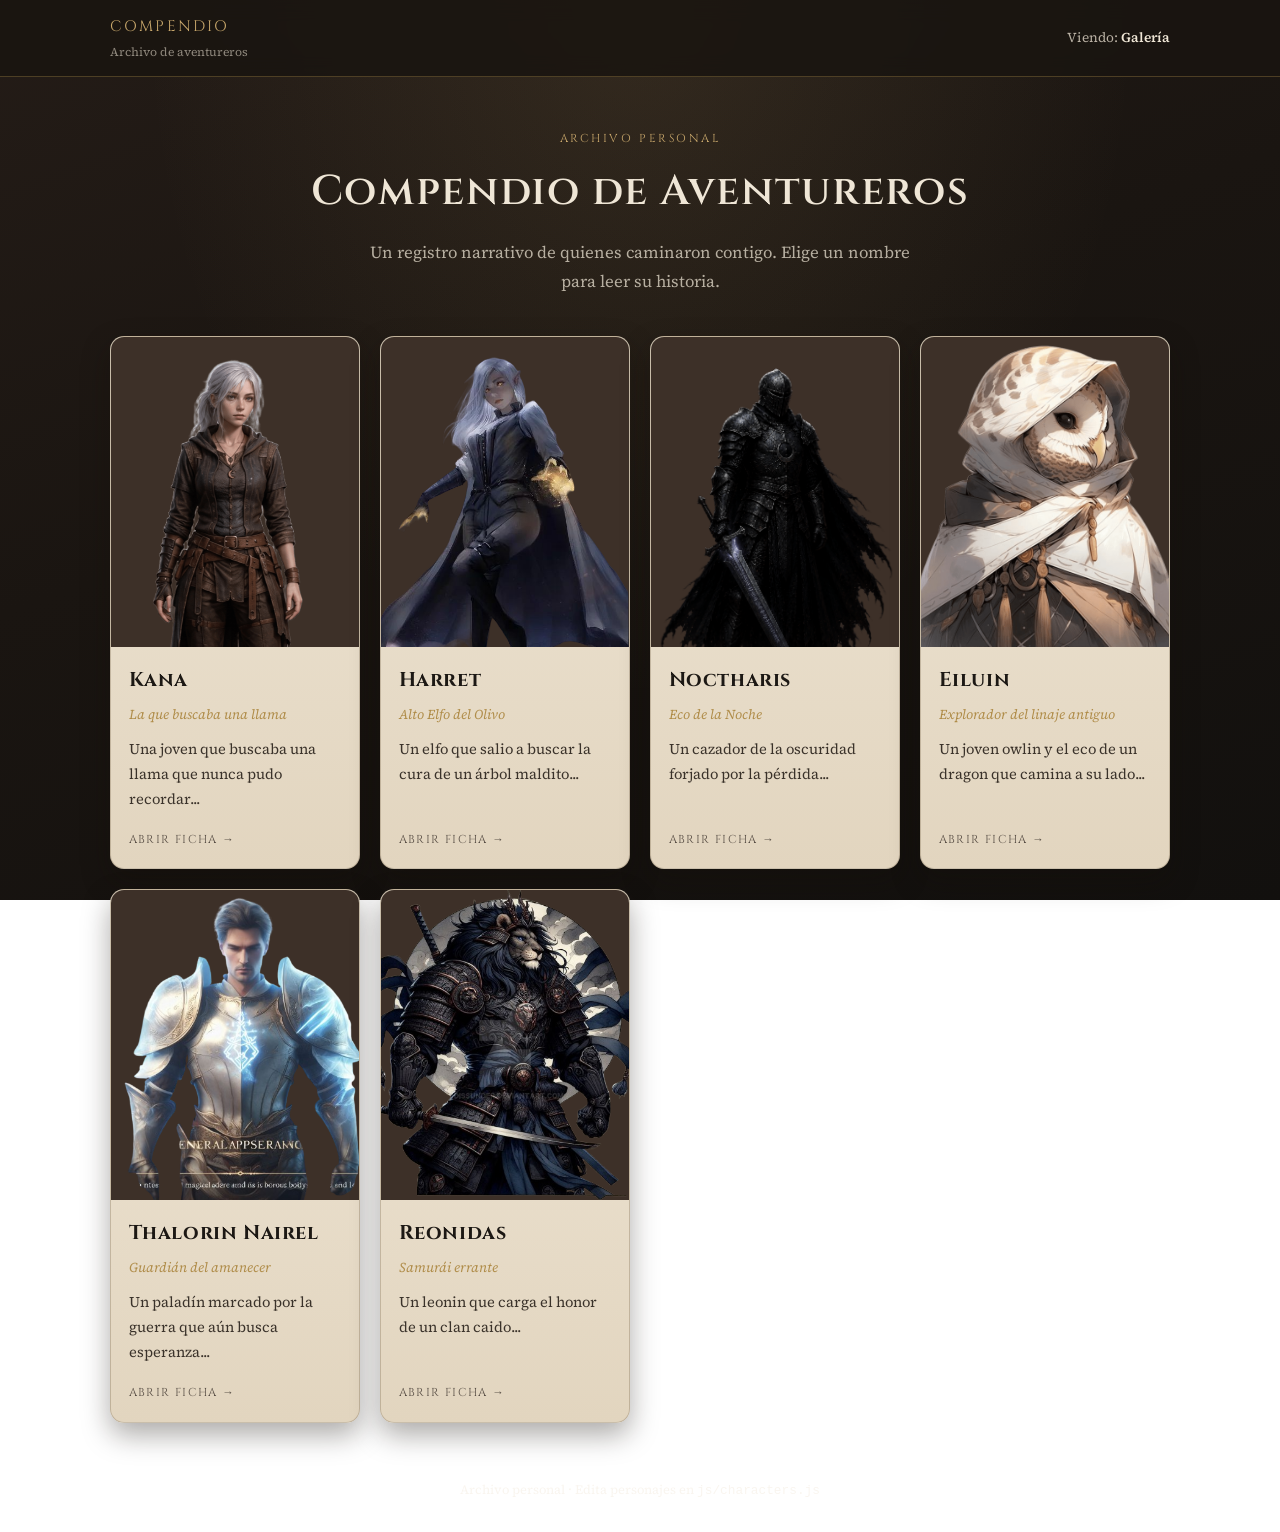
==== index.html @ f4ccaed1 "v2" ====
<!DOCTYPE html>
<html lang="es">
<head>
  <meta charset="UTF-8">
  <meta name="viewport" content="width=device-width, initial-scale=1.0">
  <title>Compendio de Aventureros</title>
  <meta name="description" content="Archivo personal de personajes de D&D: historias, personalidades y vínculos.">
  <link rel="preconnect" href="https://fonts.googleapis.com">
  <link rel="preconnect" href="https://fonts.gstatic.com" crossorigin>
  <link href="https://fonts.googleapis.com/css2?family=Cinzel:wght@500;600&family=Source+Serif+4:ital,opsz,wght@0,8..60,400;0,8..60,600;1,8..60,400&display=swap" rel="stylesheet">
  <link rel="stylesheet" href="css/style.css">
</head>
<body>
  <header class="site-header">
    <div class="site-header__inner">
      <a class="site-brand" href="#/" aria-label="Volver al inicio del compendio">
        <span class="site-brand__title">Compendio</span>
        <span class="site-brand__sub">Archivo de aventureros</span>
      </a>
      <div class="site-header__meta">
        Viendo: <strong id="nav-current">Galería</strong>
      </div>
    </div>
  </header>

  <main id="app" class="site-main" aria-live="polite">
    <!-- El contenido se genera desde js/characters.js y js/app.js -->
  </main>

  <footer class="site-footer">
    Archivo personal · Edita personajes en <code>js/characters.js</code>
  </footer>

  <script src="js/characters.js"></script>
  <script src="js/app.js"></script>
</body>
</html>
---- css/style.css ----
/* Compendio de Aventureros — estilos del archivo */

:root {
  --ink: #1c1814;
  --ink-soft: #3a322a;
  --parchment: #efe6d6;
  --parchment-deep: #e2d5bf;
  --leather: #2a211c;
  --leather-mid: #3d3028;
  --gold: #b08d4a;
  --gold-soft: #c9a86c;
  --line: rgba(176, 141, 74, 0.35);
  --shadow: rgba(20, 14, 10, 0.35);
  --radius: 14px;
  --font-display: "Cinzel", "Palatino Linotype", Palatino, serif;
  --font-body: "Source Serif 4", "Georgia", serif;
  --max: 1100px;
}

*,
*::before,
*::after {
  box-sizing: border-box;
}

html {
  scroll-behavior: smooth;
}

body {
  margin: 0;
  min-height: 100vh;
  color: var(--ink);
  font-family: var(--font-body);
  font-size: 1.05rem;
  line-height: 1.7;
  background:
    radial-gradient(ellipse at top, rgba(201, 168, 108, 0.12), transparent 55%),
    linear-gradient(160deg, #241c17 0%, #1a1511 45%, #12100e 100%);
  background-attachment: fixed;
}

img {
  max-width: 100%;
  display: block;
}

a {
  color: inherit;
  text-decoration: none;
}

/* Barra superior */
.site-header {
  position: sticky;
  top: 0;
  z-index: 20;
  backdrop-filter: blur(10px);
  background: rgba(26, 21, 17, 0.88);
  border-bottom: 1px solid var(--line);
}

.site-header__inner {
  max-width: var(--max);
  margin: 0 auto;
  padding: 0.85rem 1.25rem;
  display: flex;
  align-items: center;
  justify-content: space-between;
  gap: 1rem;
}

.site-brand {
  display: flex;
  flex-direction: column;
  gap: 0.15rem;
}

.site-brand__title {
  font-family: var(--font-display);
  font-size: 0.95rem;
  letter-spacing: 0.14em;
  text-transform: uppercase;
  color: var(--gold-soft);
}

.site-brand__sub {
  font-size: 0.75rem;
  color: rgba(239, 230, 214, 0.55);
}

.site-header__meta {
  font-size: 0.85rem;
  color: rgba(239, 230, 214, 0.75);
}

.site-header__meta strong {
  color: var(--parchment);
  font-weight: 600;
}

/* Contenedor principal */
.site-main {
  max-width: var(--max);
  margin: 0 auto;
  padding: 1.75rem 1.25rem 3.5rem;
}

.site-footer {
  max-width: var(--max);
  margin: 0 auto;
  padding: 0 1.25rem 2rem;
  color: rgba(239, 230, 214, 0.4);
  font-size: 0.8rem;
  text-align: center;
}

/* Galeria */
.gallery-hero {
  text-align: center;
  color: var(--parchment);
  margin-bottom: 2rem;
  padding: 1.5rem 0.5rem 0.5rem;
}

.gallery-hero__kicker {
  margin: 0 0 0.5rem;
  font-family: var(--font-display);
  letter-spacing: 0.22em;
  text-transform: uppercase;
  font-size: 0.72rem;
  color: var(--gold-soft);
}

.gallery-hero__title {
  margin: 0 0 0.75rem;
  font-family: var(--font-display);
  font-weight: 600;
  font-size: clamp(1.8rem, 4vw, 2.6rem);
  letter-spacing: 0.04em;
  color: var(--parchment);
}

.gallery-hero__lead {
  margin: 0 auto;
  max-width: 36rem;
  color: rgba(239, 230, 214, 0.72);
  font-size: 1.05rem;
}

.gallery-grid {
  display: grid;
  grid-template-columns: repeat(auto-fill, minmax(240px, 1fr));
  gap: 1.25rem;
}

.char-card {
  display: flex;
  flex-direction: column;
  background: linear-gradient(180deg, var(--parchment) 0%, var(--parchment-deep) 100%);
  border: 1px solid rgba(90, 70, 40, 0.25);
  border-radius: var(--radius);
  overflow: hidden;
  box-shadow: 0 12px 28px var(--shadow);
  transition: transform 0.22s ease, box-shadow 0.22s ease, border-color 0.22s ease;
  cursor: pointer;
}

.char-card:hover,
.char-card:focus-visible {
  transform: translateY(-4px);
  border-color: var(--gold);
  box-shadow: 0 18px 36px rgba(20, 14, 10, 0.45);
  outline: none;
}

.char-card__portrait {
  aspect-ratio: 4 / 5;
  background: var(--leather-mid);
  overflow: hidden;
}

.char-card__portrait .portrait-frame,
.sheet-header__portrait .portrait-frame {
  width: 100%;
  height: 100%;
}

.char-card__img,
.sheet-header__img {
  width: 100%;
  height: 100%;
  object-fit: cover;
  object-position: center top;
}

.char-card__body {
  padding: 1rem 1.1rem 1.2rem;
  display: flex;
  flex-direction: column;
  gap: 0.35rem;
  flex: 1;
}

.char-card__name {
  margin: 0;
  font-family: var(--font-display);
  font-size: 1.25rem;
  letter-spacing: 0.03em;
  color: var(--ink);
}

.char-card__epithet {
  margin: 0;
  font-size: 0.85rem;
  color: var(--gold);
  font-style: italic;
}

.char-card__tagline {
  margin: 0.35rem 0 0;
  font-size: 0.92rem;
  color: var(--ink-soft);
  flex: 1;
}

.char-card__cta {
  margin-top: 0.75rem;
  font-family: var(--font-display);
  font-size: 0.72rem;
  letter-spacing: 0.12em;
  text-transform: uppercase;
  color: var(--leather);
  opacity: 0.75;
}

.char-card:hover .char-card__cta,
.char-card:focus-visible .char-card__cta {
  opacity: 1;
  color: var(--ink);
}

/* Placeholder de retrato */
.portrait-placeholder {
  width: 100%;
  height: 100%;
  min-height: 220px;
  display: flex;
  flex-direction: column;
  align-items: center;
  justify-content: center;
  gap: 0.5rem;
  background:
    repeating-linear-gradient(
      -45deg,
      rgba(176, 141, 74, 0.08),
      rgba(176, 141, 74, 0.08) 8px,
      transparent 8px,
      transparent 16px
    ),
    linear-gradient(160deg, #3a3028, #241c17);
  color: var(--gold-soft);
}

.portrait-placeholder__glyph {
  font-family: var(--font-display);
  font-size: 3rem;
  line-height: 1;
  opacity: 0.85;
}

.portrait-placeholder__label {
  font-size: 0.75rem;
  letter-spacing: 0.16em;
  text-transform: uppercase;
  opacity: 0.7;
}

/* Ficha */
.character-sheet {
  background: linear-gradient(180deg, var(--parchment) 0%, #eadfcb 100%);
  border: 1px solid rgba(90, 70, 40, 0.28);
  border-radius: calc(var(--radius) + 4px);
  box-shadow: 0 18px 40px var(--shadow);
  overflow: hidden;
}

.sheet-nav {
  display: flex;
  flex-wrap: wrap;
  justify-content: space-between;
  gap: 0.75rem;
  padding: 0.9rem 1.1rem;
  background: rgba(42, 33, 28, 0.06);
  border-bottom: 1px solid rgba(90, 70, 40, 0.15);
}

.character-sheet > .sheet-nav:last-child {
  border-bottom: 0;
  border-top: 1px solid rgba(90, 70, 40, 0.15);
}

.sheet-nav__pager {
  display: flex;
  flex-wrap: wrap;
  gap: 0.5rem;
}

.btn {
  display: inline-flex;
  align-items: center;
  justify-content: center;
  gap: 0.35rem;
  padding: 0.45rem 0.85rem;
  border-radius: 999px;
  border: 1px solid rgba(90, 70, 40, 0.35);
  background: rgba(255, 255, 255, 0.35);
  font-family: var(--font-display);
  font-size: 0.72rem;
  letter-spacing: 0.08em;
  text-transform: uppercase;
  color: var(--ink);
  transition: background 0.2s ease, border-color 0.2s ease;
}

.btn:hover,
.btn:focus-visible {
  background: rgba(255, 255, 255, 0.7);
  border-color: var(--gold);
  outline: none;
}

.btn--ghost {
  background: transparent;
}

.sheet-header {
  display: grid;
  grid-template-columns: minmax(180px, 280px) 1fr;
  gap: 1.5rem;
  padding: 1.5rem 1.4rem 1.25rem;
  border-bottom: 1px solid rgba(90, 70, 40, 0.18);
}

.sheet-header__portrait {
  aspect-ratio: 4 / 5;
  border-radius: 12px;
  overflow: hidden;
  border: 1px solid rgba(90, 70, 40, 0.3);
  box-shadow: 0 8px 20px rgba(40, 28, 18, 0.2);
  background: var(--leather-mid);
}

.sheet-header__index {
  margin: 0 0 0.4rem;
  font-family: var(--font-display);
  font-size: 0.7rem;
  letter-spacing: 0.16em;
  text-transform: uppercase;
  color: var(--gold);
}

.sheet-header__name {
  margin: 0;
  font-family: var(--font-display);
  font-size: clamp(1.8rem, 3.5vw, 2.5rem);
  line-height: 1.15;
  color: var(--ink);
}

.sheet-header__epithet {
  margin: 0.4rem 0 0;
  font-style: italic;
  color: var(--gold);
}

.sheet-header__description {
  margin: 1rem 0 0;
  color: var(--ink-soft);
  max-width: 42rem;
}

.sheet-body {
  padding: 0.5rem 1.4rem 1.75rem;
}

.sheet-section {
  padding: 1.25rem 0;
  border-bottom: 1px solid rgba(90, 70, 40, 0.14);
}

.sheet-section:last-child {
  border-bottom: 0;
}

.sheet-section__title {
  margin: 0 0 0.75rem;
  font-family: var(--font-display);
  font-size: 1rem;
  letter-spacing: 0.12em;
  text-transform: uppercase;
  color: var(--leather);
  position: relative;
  padding-bottom: 0.45rem;
}

.sheet-section__title::after {
  content: "";
  position: absolute;
  left: 0;
  bottom: 0;
  width: 3.5rem;
  height: 2px;
  background: linear-gradient(90deg, var(--gold), transparent);
}

.sheet-section__body {
  color: var(--ink-soft);
}

.prose {
  margin: 0 0 0.9rem;
}

.prose:last-child {
  margin-bottom: 0;
}

.detail-list {
  margin: 0;
  padding-left: 1.15rem;
  display: grid;
  gap: 0.65rem;
}

.detail-list--named {
  list-style: none;
  padding-left: 0;
}

.detail-list--named > li {
  padding: 0.7rem 0.85rem;
  border-left: 3px solid var(--gold);
  background: rgba(255, 255, 255, 0.28);
  border-radius: 0 8px 8px 0;
}

.detail-list__title {
  display: block;
  font-family: var(--font-display);
  font-size: 0.95rem;
  letter-spacing: 0.03em;
  color: var(--ink);
  margin-bottom: 0.25rem;
}

.detail-list__body {
  display: block;
}

.empty-state {
  text-align: center;
  color: var(--parchment);
  padding: 3rem 1rem;
}

.empty-state h1 {
  font-family: var(--font-display);
}

/* Responsive */
@media (max-width: 760px) {
  .sheet-header {
    grid-template-columns: 1fr;
  }

  .sheet-header__portrait {
    max-width: 280px;
    margin: 0 auto;
  }

  .sheet-nav {
    flex-direction: column;
  }

  .sheet-nav__pager {
    width: 100%;
    justify-content: space-between;
  }
}

@media (max-width: 480px) {
  .gallery-grid {
    grid-template-columns: 1fr;
  }

  .site-header__inner {
    flex-direction: column;
    align-items: flex-start;
  }
}

@media (prefers-reduced-motion: reduce) {
  html {
    scroll-behavior: auto;
  }

  .char-card {
    transition: none;
  }
}
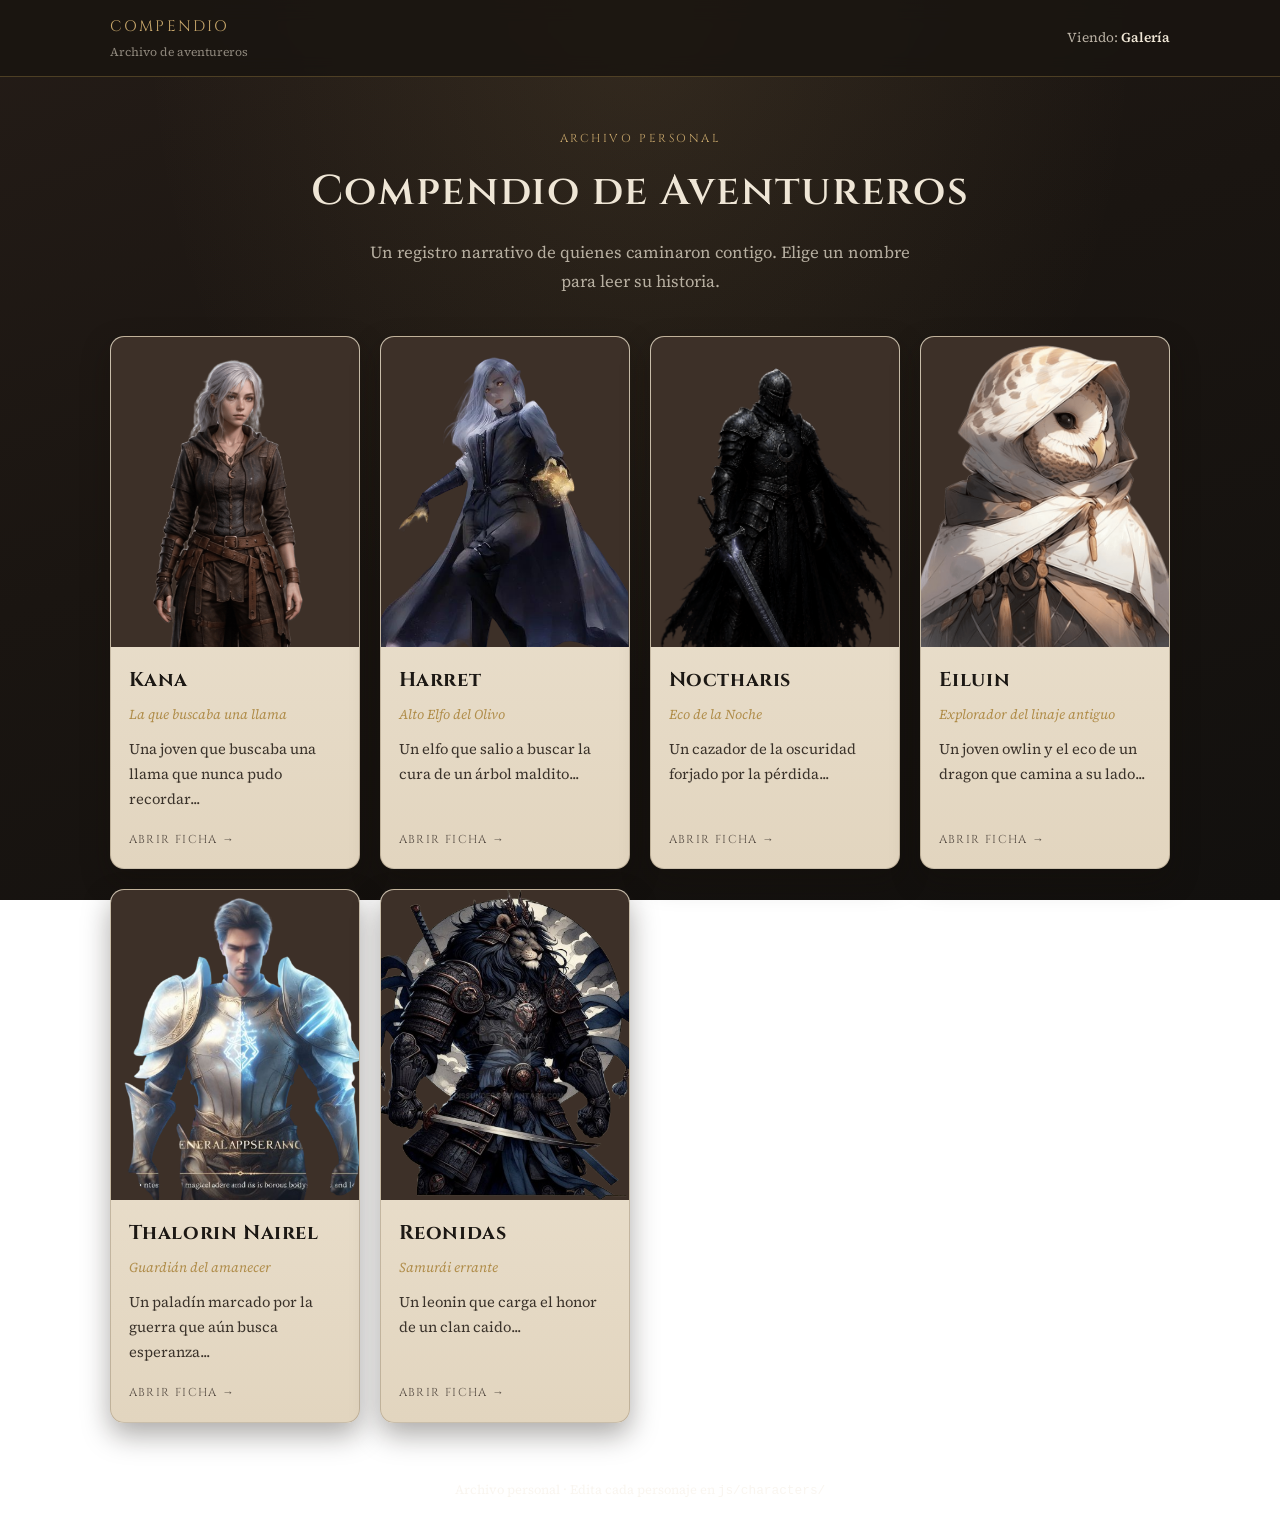
==== commit 1e8a49ca: "mejora" ====
--- a/index.html
+++ b/index.html
@@ -24,14 +24,14 @@
   </header>
 
   <main id="app" class="site-main" aria-live="polite">
-    <!-- El contenido se genera desde js/characters.js y js/app.js -->
+    <!-- Contenido generado por js/app.js desde js/characters/ -->
   </main>
 
   <footer class="site-footer">
-    Archivo personal · Edita personajes en <code>js/characters.js</code>
+    Archivo personal · Edita cada personaje en <code>js/characters/</code>
   </footer>
 
-  <script src="js/characters.js"></script>
-  <script src="js/app.js"></script>
+  <!-- type="module" permite un archivo por personaje con import/export -->
+  <script type="module" src="js/app.js"></script>
 </body>
 </html>
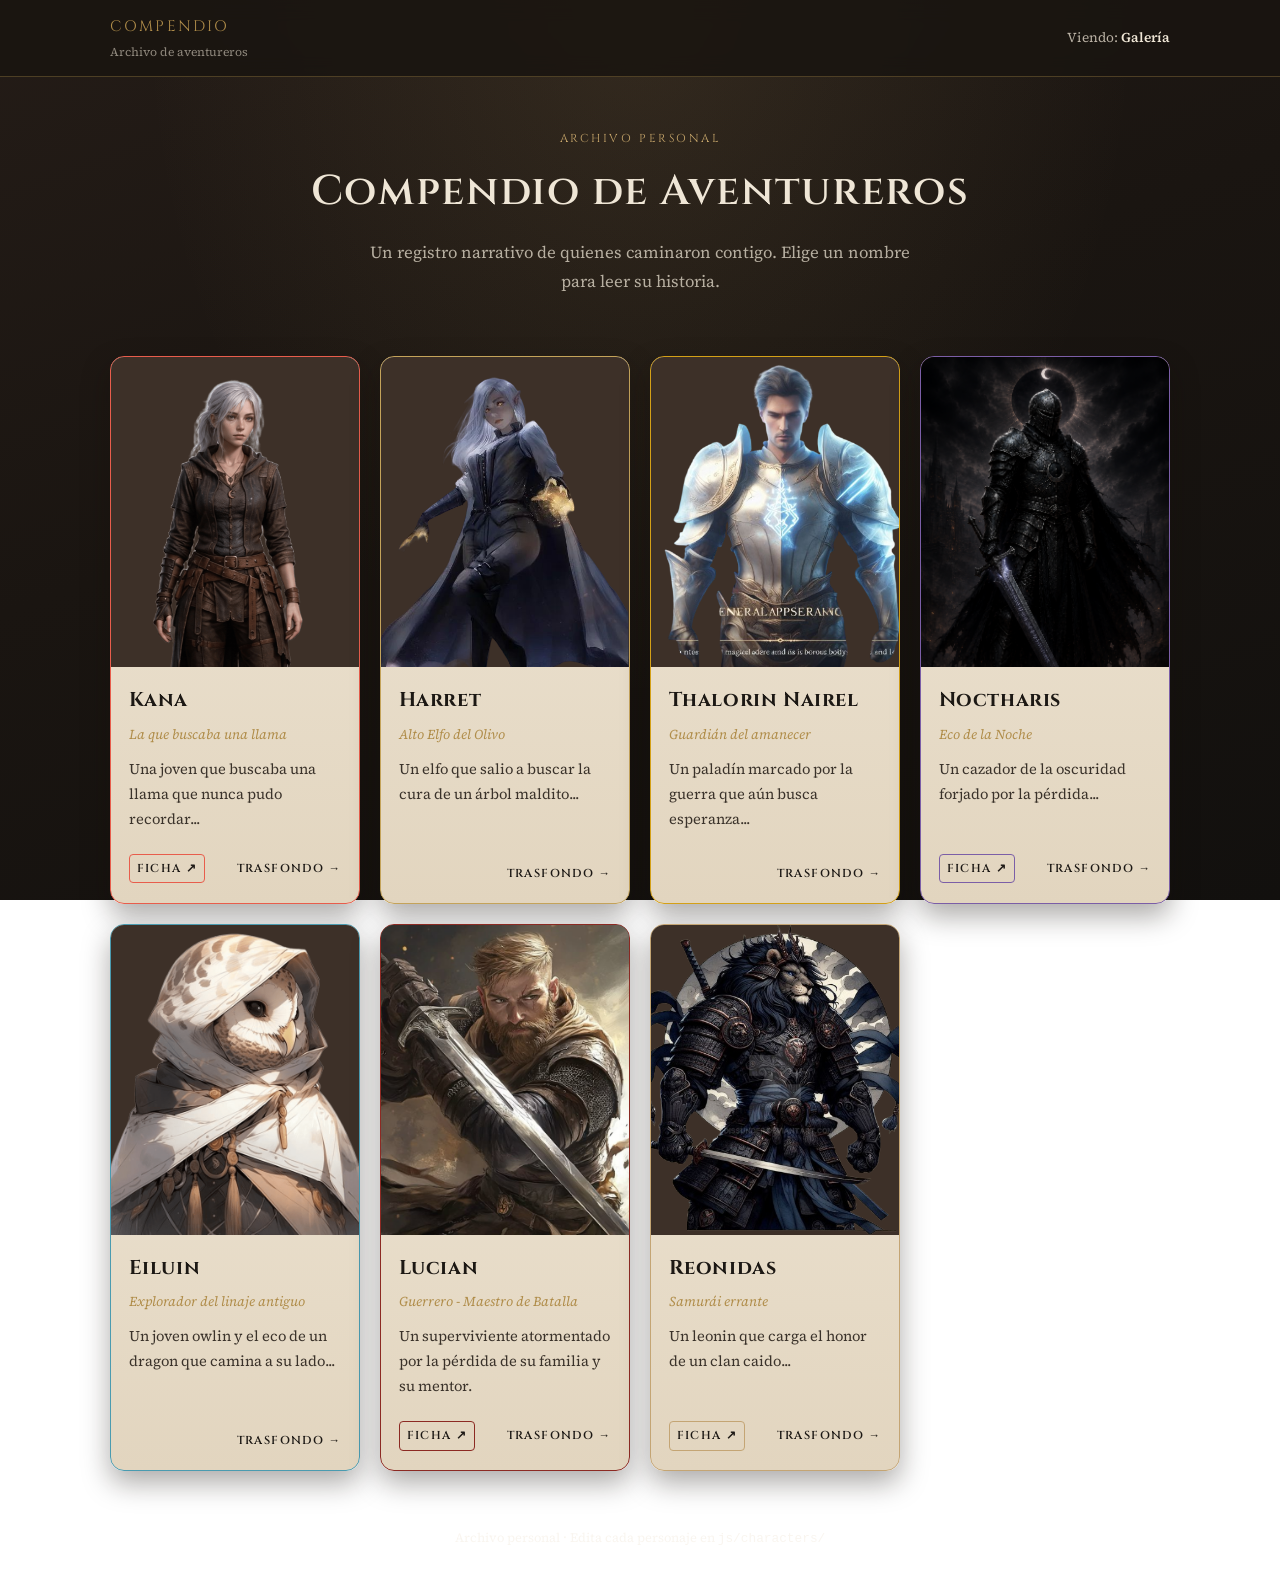
==== commit 8d55adac: "Logo" ====
--- a/index.html
+++ b/index.html
@@ -4,6 +4,10 @@
   <meta charset="UTF-8">
   <meta name="viewport" content="width=device-width, initial-scale=1.0">
   <title>Compendio de Aventureros</title>
+  
+  <!-- Tu nuevo logo para la pestaña -->
+  <link rel="icon" type="img/png" href="Logo.png">
+
   <meta name="description" content="Archivo personal de personajes de D&D: historias, personalidades y vínculos.">
   <link rel="preconnect" href="https://fonts.googleapis.com">
   <link rel="preconnect" href="https://fonts.gstatic.com" crossorigin>
--- a/css/style.css
+++ b/css/style.css
@@ -15,6 +15,17 @@
   --font-display: "Cinzel", "Palatino Linotype", Palatino, serif;
   --font-body: "Source Serif 4", "Georgia", serif;
   --max: 1100px;
+
+  /* Tema activo del personaje (valores por defecto = galeria).
+     Los personajes los sobrescriben desde su .js via app.js */
+  --character-background:
+    radial-gradient(ellipse at top, rgba(201, 168, 108, 0.12), transparent 55%),
+    linear-gradient(160deg, #241c17 0%, #1a1511 45%, #12100e 100%);
+  --character-sheet: linear-gradient(180deg, #efe6d6 0%, #eadfcb 100%);
+  --character-primary: #1c1814;
+  --character-secondary: #3a322a;
+  --character-accent: #b08d4a;
+  --character-text: #3a322a;
 }
 
 *,
@@ -30,14 +41,13 @@
 body {
   margin: 0;
   min-height: 100vh;
-  color: var(--ink);
+  color: var(--parchment);
   font-family: var(--font-body);
   font-size: 1.05rem;
   line-height: 1.7;
-  background:
-    radial-gradient(ellipse at top, rgba(201, 168, 108, 0.12), transparent 55%),
-    linear-gradient(160deg, #241c17 0%, #1a1511 45%, #12100e 100%);
+  background: var(--character-background);
   background-attachment: fixed;
+  transition: background 0.25s ease;
 }
 
 img {
@@ -81,7 +91,7 @@
   font-size: 0.95rem;
   letter-spacing: 0.14em;
   text-transform: uppercase;
-  color: var(--gold-soft);
+  color: var(--character-accent, var(--gold-soft));
 }
 
 .site-brand__sub {
@@ -142,10 +152,48 @@
 }
 
 .gallery-hero__lead {
-  margin: 0 auto;
+  margin: 0 auto 1.25rem;
   max-width: 36rem;
   color: rgba(239, 230, 214, 0.72);
   font-size: 1.05rem;
+}
+
+.gallery-search {
+  display: flex;
+  align-items: center;
+  gap: 0.55rem;
+  max-width: 28rem;
+  margin: 0 auto;
+  padding: 0.55rem 0.9rem;
+  border-radius: 999px;
+  border: 1px solid rgba(201, 168, 108, 0.35);
+  background: rgba(26, 21, 17, 0.55);
+  color: var(--parchment);
+}
+
+.gallery-search__icon {
+  opacity: 0.75;
+  font-size: 0.95rem;
+}
+
+.gallery-search input {
+  flex: 1;
+  border: 0;
+  outline: none;
+  background: transparent;
+  color: var(--parchment);
+  font-family: var(--font-body);
+  font-size: 0.98rem;
+}
+
+.gallery-search input::placeholder {
+  color: rgba(239, 230, 214, 0.45);
+}
+
+.gallery-empty {
+  text-align: center;
+  color: rgba(239, 230, 214, 0.65);
+  margin: 1.5rem 0 0;
 }
 
 .gallery-grid {
@@ -158,7 +206,7 @@
   display: flex;
   flex-direction: column;
   background: linear-gradient(180deg, var(--parchment) 0%, var(--parchment-deep) 100%);
-  border: 1px solid rgba(90, 70, 40, 0.25);
+  border: 1px solid var(--card-accent, rgba(90, 70, 40, 0.25));
   border-radius: var(--radius);
   overflow: hidden;
   box-shadow: 0 12px 28px var(--shadow);
@@ -169,7 +217,7 @@
 .char-card:hover,
 .char-card:focus-visible {
   transform: translateY(-4px);
-  border-color: var(--gold);
+  border-color: var(--card-accent, var(--gold));
   box-shadow: 0 18px 36px rgba(20, 14, 10, 0.45);
   outline: none;
 }
@@ -278,8 +326,9 @@
 
 /* Ficha */
 .character-sheet {
-  background: linear-gradient(180deg, var(--parchment) 0%, #eadfcb 100%);
-  border: 1px solid rgba(90, 70, 40, 0.28);
+  background: var(--character-sheet);
+  color: var(--character-text);
+  border: 1px solid color-mix(in srgb, var(--character-accent) 40%, transparent);
   border-radius: calc(var(--radius) + 4px);
   box-shadow: 0 18px 40px var(--shadow);
   overflow: hidden;
@@ -288,6 +337,7 @@
 .sheet-nav {
   display: flex;
   flex-wrap: wrap;
+  align-items: center;
   justify-content: space-between;
   gap: 0.75rem;
   padding: 0.9rem 1.1rem;
@@ -295,9 +345,16 @@
   border-bottom: 1px solid rgba(90, 70, 40, 0.15);
 }
 
-.character-sheet > .sheet-nav:last-child {
+.sheet-nav--bottom {
   border-bottom: 0;
   border-top: 1px solid rgba(90, 70, 40, 0.15);
+}
+
+.sheet-nav__sheets {
+  display: flex;
+  flex-wrap: wrap;
+  gap: 0.5rem;
+  margin-left: auto;
 }
 
 .sheet-nav__pager {
@@ -313,25 +370,54 @@
   gap: 0.35rem;
   padding: 0.45rem 0.85rem;
   border-radius: 999px;
-  border: 1px solid rgba(90, 70, 40, 0.35);
-  background: rgba(255, 255, 255, 0.35);
+  border: 1px solid color-mix(in srgb, var(--character-accent) 45%, transparent);
+  background: color-mix(in srgb, var(--character-primary) 8%, transparent);
   font-family: var(--font-display);
   font-size: 0.72rem;
   letter-spacing: 0.08em;
   text-transform: uppercase;
-  color: var(--ink);
+  color: var(--character-primary);
   transition: background 0.2s ease, border-color 0.2s ease;
 }
 
 .btn:hover,
 .btn:focus-visible {
-  background: rgba(255, 255, 255, 0.7);
-  border-color: var(--gold);
+  background: color-mix(in srgb, var(--character-accent) 22%, transparent);
+  border-color: var(--character-accent);
   outline: none;
 }
 
 .btn--ghost {
   background: transparent;
+}
+
+.btn--sheet {
+  background: color-mix(in srgb, var(--character-accent) 22%, transparent);
+  border-color: var(--character-accent);
+  color: var(--character-primary);
+}
+
+.btn--sheet:hover,
+.btn--sheet:focus-visible {
+  background: color-mix(in srgb, var(--character-accent) 35%, transparent);
+  border-color: var(--character-accent);
+}
+
+.sheet-header__meta {
+  display: flex;
+  flex-wrap: wrap;
+  gap: 0.4rem;
+  margin-top: 0.65rem;
+}
+
+.meta-chip {
+  display: inline-flex;
+  padding: 0.2rem 0.55rem;
+  border-radius: 999px;
+  border: 1px solid color-mix(in srgb, var(--character-accent) 35%, transparent);
+  background: color-mix(in srgb, var(--character-primary) 8%, transparent);
+  font-size: 0.78rem;
+  color: var(--character-secondary);
 }
 
 .sheet-header {
@@ -357,7 +443,7 @@
   font-size: 0.7rem;
   letter-spacing: 0.16em;
   text-transform: uppercase;
-  color: var(--gold);
+  color: var(--character-accent);
 }
 
 .sheet-header__name {
@@ -365,18 +451,18 @@
   font-family: var(--font-display);
   font-size: clamp(1.8rem, 3.5vw, 2.5rem);
   line-height: 1.15;
-  color: var(--ink);
+  color: var(--character-primary);
 }
 
 .sheet-header__epithet {
   margin: 0.4rem 0 0;
   font-style: italic;
-  color: var(--gold);
+  color: var(--character-accent);
 }
 
 .sheet-header__description {
   margin: 1rem 0 0;
-  color: var(--ink-soft);
+  color: var(--character-secondary);
   max-width: 42rem;
 }
 
@@ -399,7 +485,7 @@
   font-size: 1rem;
   letter-spacing: 0.12em;
   text-transform: uppercase;
-  color: var(--leather);
+  color: var(--character-primary);
   position: relative;
   padding-bottom: 0.45rem;
 }
@@ -411,11 +497,11 @@
   bottom: 0;
   width: 3.5rem;
   height: 2px;
-  background: linear-gradient(90deg, var(--gold), transparent);
+  background: linear-gradient(90deg, var(--character-accent), transparent);
 }
 
 .sheet-section__body {
-  color: var(--ink-soft);
+  color: var(--character-text);
 }
 
 .prose {
@@ -440,8 +526,8 @@
 
 .detail-list--named > li {
   padding: 0.7rem 0.85rem;
-  border-left: 3px solid var(--gold);
-  background: rgba(255, 255, 255, 0.28);
+  border-left: 3px solid var(--character-accent);
+  background: color-mix(in srgb, var(--character-primary) 6%, transparent);
   border-radius: 0 8px 8px 0;
 }
 
@@ -450,7 +536,7 @@
   font-family: var(--font-display);
   font-size: 0.95rem;
   letter-spacing: 0.03em;
-  color: var(--ink);
+  color: var(--character-primary);
   margin-bottom: 0.25rem;
 }
 
@@ -481,6 +567,17 @@
 
   .sheet-nav {
     flex-direction: column;
+    align-items: stretch;
+  }
+
+  .sheet-nav--top .sheet-nav__sheets {
+    margin-left: 0;
+    width: 100%;
+  }
+
+  .sheet-nav--bottom {
+    flex-direction: row;
+    justify-content: space-between;
   }
 
   .sheet-nav__pager {
